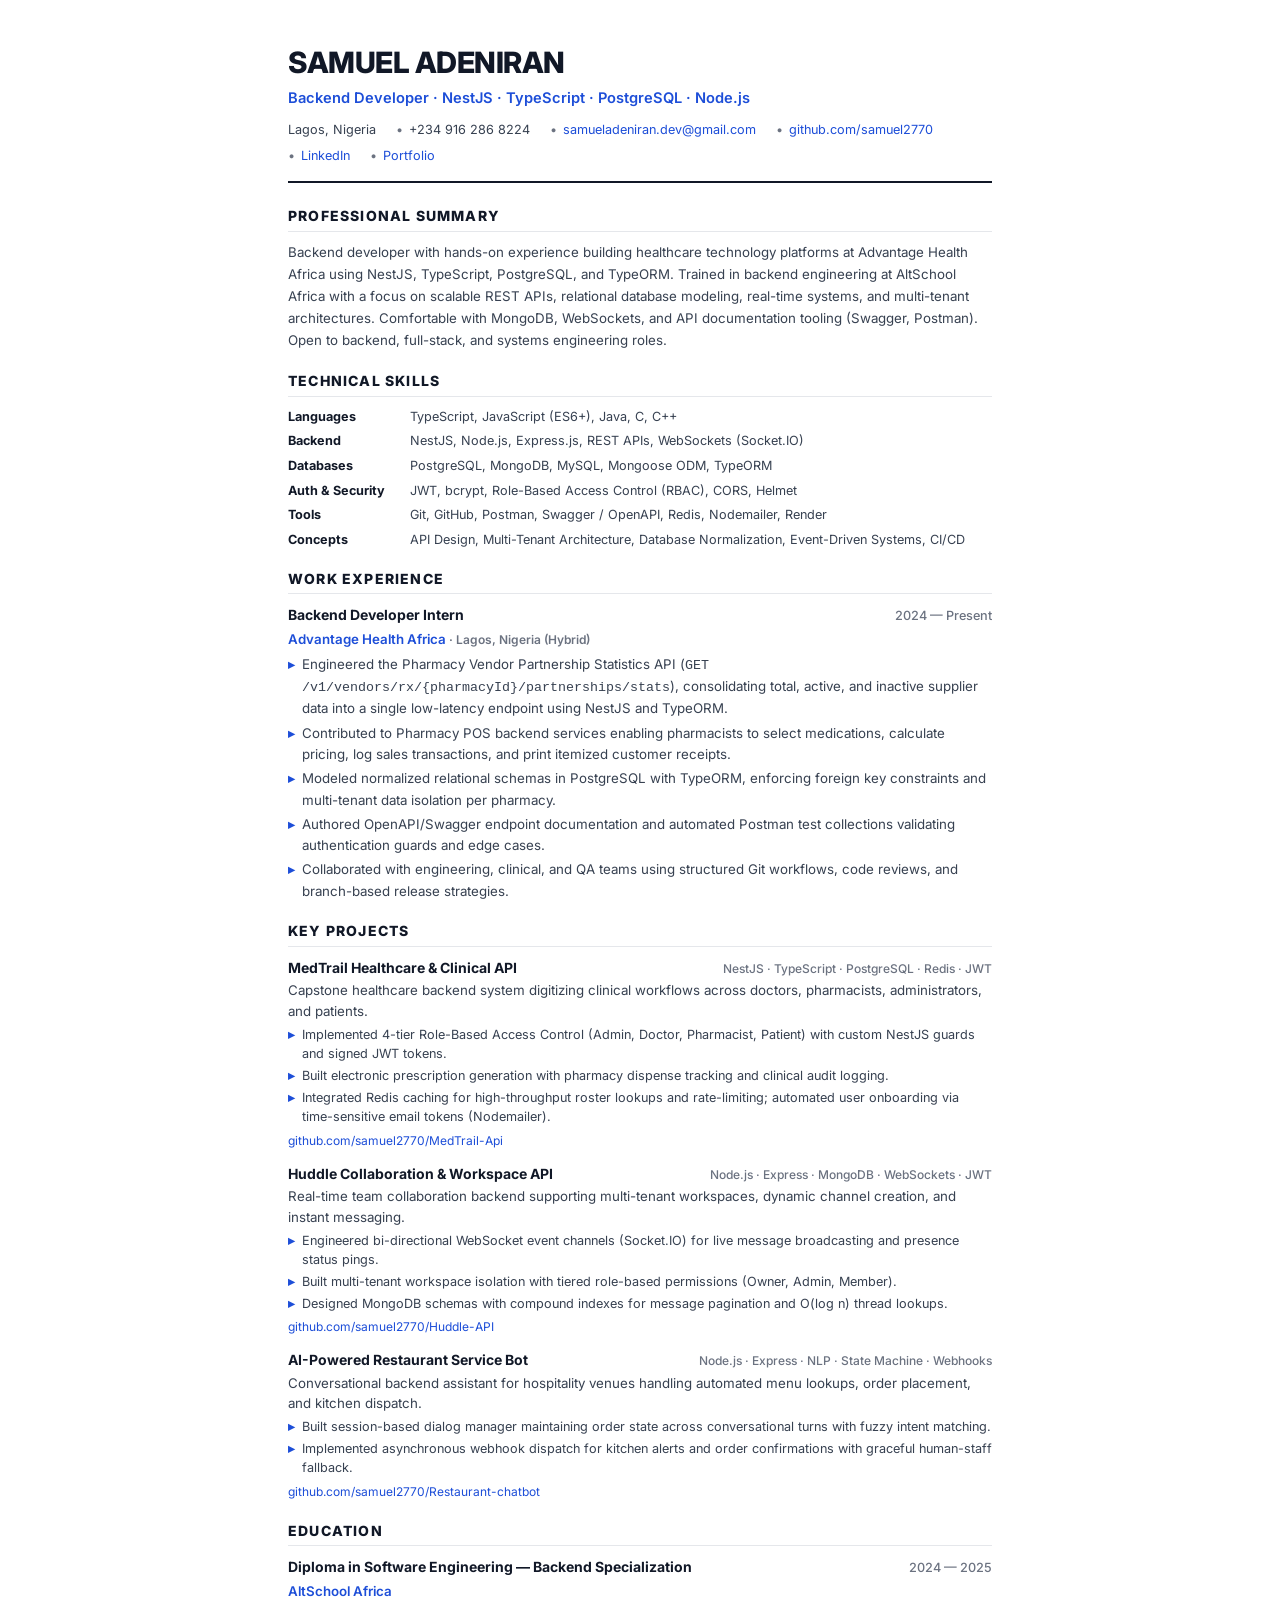
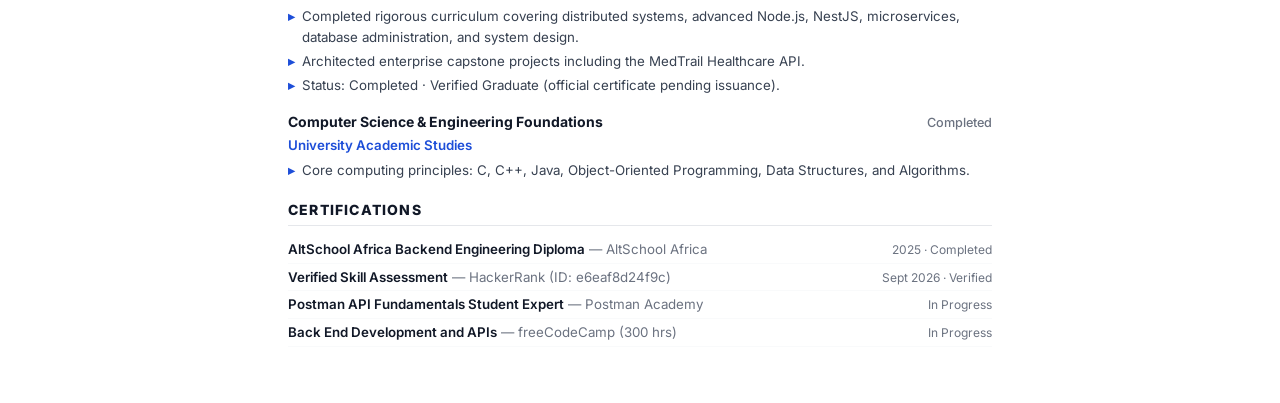
==== cv.html @ f62235f6 "feat: add cv.html and view cv button to hero" ====
<!DOCTYPE html>
<html lang="en">

<head>
  <meta charset="UTF-8">
  <meta name="viewport" content="width=device-width, initial-scale=1.0">
  <title>Samuel Adeniran — Backend Developer CV</title>
  <style>
    @import url('https://fonts.googleapis.com/css2?family=Inter:wght@400;500;600;700;800&display=swap');

    *, *::before, *::after {
      margin: 0;
      padding: 0;
      box-sizing: border-box;
    }

    :root {
      --text-primary: #111827;
      --text-secondary: #374151;
      --text-muted: #6b7280;
      --accent: #1d4ed8;
      --border: #e5e7eb;
      --bg-subtle: #f9fafb;
    }

    body {
      font-family: 'Inter', -apple-system, BlinkMacSystemFont, 'Segoe UI', sans-serif;
      color: var(--text-primary);
      line-height: 1.55;
      font-size: 10.5pt;
      background: #ffffff;
    }

    .cv-page {
      max-width: 800px;
      margin: 0 auto;
      padding: 40px 48px;
    }

    /* ── HEADER ── */
    .cv-header {
      margin-bottom: 22px;
      padding-bottom: 16px;
      border-bottom: 2px solid var(--text-primary);
    }

    .cv-name {
      font-size: 22pt;
      font-weight: 800;
      letter-spacing: -0.5px;
      margin-bottom: 2px;
    }

    .cv-title {
      font-size: 11pt;
      font-weight: 600;
      color: var(--accent);
      margin-bottom: 10px;
    }

    .cv-contact-row {
      display: flex;
      flex-wrap: wrap;
      gap: 6px 20px;
      font-size: 9.5pt;
      color: var(--text-secondary);
    }

    .cv-contact-row a {
      color: var(--accent);
      text-decoration: none;
    }

    .cv-contact-row span::before {
      content: "•";
      margin-right: 6px;
      color: var(--text-muted);
    }

    .cv-contact-row span:first-child::before {
      content: "";
      margin-right: 0;
    }

    /* ── SECTIONS ── */
    .cv-section {
      margin-bottom: 18px;
    }

    .cv-section-title {
      font-size: 10.5pt;
      font-weight: 800;
      text-transform: uppercase;
      letter-spacing: 1.2px;
      color: var(--text-primary);
      border-bottom: 1px solid var(--border);
      padding-bottom: 4px;
      margin-bottom: 10px;
    }

    /* ── SUMMARY ── */
    .cv-summary {
      font-size: 10pt;
      color: var(--text-secondary);
      line-height: 1.65;
    }

    /* ── EXPERIENCE / EDUCATION ENTRIES ── */
    .cv-entry {
      margin-bottom: 14px;
    }

    .cv-entry-header {
      display: flex;
      justify-content: space-between;
      align-items: baseline;
      flex-wrap: wrap;
      gap: 4px;
      margin-bottom: 3px;
    }

    .cv-entry-role {
      font-size: 10.5pt;
      font-weight: 700;
      color: var(--text-primary);
    }

    .cv-entry-period {
      font-size: 9.5pt;
      font-weight: 500;
      color: var(--text-muted);
      white-space: nowrap;
    }

    .cv-entry-org {
      font-size: 10pt;
      font-weight: 600;
      color: var(--accent);
      margin-bottom: 4px;
    }

    .cv-entry-location {
      font-size: 9pt;
      color: var(--text-muted);
    }

    .cv-entry-bullets {
      list-style: none;
      padding: 0;
    }

    .cv-entry-bullets li {
      padding-left: 14px;
      position: relative;
      font-size: 10pt;
      color: var(--text-secondary);
      line-height: 1.6;
      margin-bottom: 3px;
    }

    .cv-entry-bullets li::before {
      content: "▸";
      position: absolute;
      left: 0;
      color: var(--accent);
      font-weight: 700;
    }

    /* ── PROJECTS ── */
    .cv-project {
      margin-bottom: 12px;
    }

    .cv-project-header {
      display: flex;
      justify-content: space-between;
      align-items: baseline;
      flex-wrap: wrap;
      gap: 4px;
      margin-bottom: 2px;
    }

    .cv-project-name {
      font-size: 10.5pt;
      font-weight: 700;
    }

    .cv-project-stack {
      font-size: 9pt;
      color: var(--text-muted);
      font-weight: 500;
    }

    .cv-project-desc {
      font-size: 10pt;
      color: var(--text-secondary);
      margin-bottom: 3px;
    }

    .cv-project-bullets {
      list-style: none;
      padding: 0;
    }

    .cv-project-bullets li {
      padding-left: 14px;
      position: relative;
      font-size: 9.5pt;
      color: var(--text-secondary);
      line-height: 1.55;
      margin-bottom: 2px;
    }

    .cv-project-bullets li::before {
      content: "▸";
      position: absolute;
      left: 0;
      color: var(--accent);
      font-weight: 700;
    }

    .cv-project-link {
      font-size: 9pt;
      color: var(--accent);
      text-decoration: none;
    }

    /* ── SKILLS ── */
    .cv-skills-grid {
      display: grid;
      grid-template-columns: 110px 1fr;
      gap: 5px 12px;
      font-size: 10pt;
    }

    .cv-skill-label {
      font-weight: 700;
      color: var(--text-primary);
      font-size: 9.5pt;
    }

    .cv-skill-value {
      color: var(--text-secondary);
      font-size: 9.5pt;
    }

    /* ── CERTIFICATIONS ── */
    .cv-certs-list {
      list-style: none;
      padding: 0;
    }

    .cv-certs-list li {
      display: flex;
      justify-content: space-between;
      align-items: baseline;
      gap: 8px;
      padding: 3px 0;
      font-size: 10pt;
      border-bottom: 1px solid var(--bg-subtle);
    }

    .cv-cert-name {
      font-weight: 600;
      color: var(--text-primary);
    }

    .cv-cert-issuer {
      font-weight: 400;
      color: var(--text-muted);
    }

    .cv-cert-date {
      font-size: 9pt;
      color: var(--text-muted);
      white-space: nowrap;
    }

    /* ── PRINT ── */
    @media print {
      body {
        font-size: 10pt;
      }

      .cv-page {
        padding: 20px 24px;
        max-width: 100%;
      }

      .cv-contact-row a {
        color: var(--text-secondary);
      }

      @page {
        margin: 0.5in;
        size: A4;
      }
    }
  </style>
</head>

<body>
  <div class="cv-page">

    <!-- ═══════════ HEADER ═══════════ -->
    <header class="cv-header">
      <h1 class="cv-name">SAMUEL ADENIRAN</h1>
      <div class="cv-title">Backend Developer · NestJS · TypeScript · PostgreSQL · Node.js</div>
      <div class="cv-contact-row">
        <span>Lagos, Nigeria</span>
        <span>+234 916 286 8224</span>
        <span><a href="mailto:samueladeniran.dev@gmail.com">samueladeniran.dev@gmail.com</a></span>
        <span><a href="https://github.com/samuel2770">github.com/samuel2770</a></span>
        <span><a href="https://linkedin.com/in/adeniran-samuel-8432732b7">LinkedIn</a></span>
        <span><a href="https://samuel2770.github.io/portfolio">Portfolio</a></span>
      </div>
    </header>

    <!-- ═══════════ PROFESSIONAL SUMMARY ═══════════ -->
    <section class="cv-section">
      <h2 class="cv-section-title">Professional Summary</h2>
      <p class="cv-summary">
        Backend developer with hands-on experience building healthcare technology platforms at Advantage Health Africa using NestJS, TypeScript, PostgreSQL, and TypeORM. Trained in backend engineering at AltSchool Africa with a focus on scalable REST APIs, relational database modeling, real-time systems, and multi-tenant architectures. Comfortable with MongoDB, WebSockets, and API documentation tooling (Swagger, Postman). Open to backend, full-stack, and systems engineering roles.
      </p>
    </section>

    <!-- ═══════════ TECHNICAL SKILLS ═══════════ -->
    <section class="cv-section">
      <h2 class="cv-section-title">Technical Skills</h2>
      <div class="cv-skills-grid">
        <span class="cv-skill-label">Languages</span>
        <span class="cv-skill-value">TypeScript, JavaScript (ES6+), Java, C, C++</span>

        <span class="cv-skill-label">Backend</span>
        <span class="cv-skill-value">NestJS, Node.js, Express.js, REST APIs, WebSockets (Socket.IO)</span>

        <span class="cv-skill-label">Databases</span>
        <span class="cv-skill-value">PostgreSQL, MongoDB, MySQL, Mongoose ODM, TypeORM</span>

        <span class="cv-skill-label">Auth & Security</span>
        <span class="cv-skill-value">JWT, bcrypt, Role-Based Access Control (RBAC), CORS, Helmet</span>

        <span class="cv-skill-label">Tools</span>
        <span class="cv-skill-value">Git, GitHub, Postman, Swagger / OpenAPI, Redis, Nodemailer, Render</span>

        <span class="cv-skill-label">Concepts</span>
        <span class="cv-skill-value">API Design, Multi-Tenant Architecture, Database Normalization, Event-Driven Systems, CI/CD</span>
      </div>
    </section>

    <!-- ═══════════ WORK EXPERIENCE ═══════════ -->
    <section class="cv-section">
      <h2 class="cv-section-title">Work Experience</h2>

      <div class="cv-entry">
        <div class="cv-entry-header">
          <span class="cv-entry-role">Backend Developer Intern</span>
          <span class="cv-entry-period">2024 — Present</span>
        </div>
        <div class="cv-entry-org">Advantage Health Africa <span class="cv-entry-location">· Lagos, Nigeria (Hybrid)</span></div>
        <ul class="cv-entry-bullets">
          <li>Engineered the Pharmacy Vendor Partnership Statistics API (<code>GET /v1/vendors/rx/{pharmacyId}/partnerships/stats</code>), consolidating total, active, and inactive supplier data into a single low-latency endpoint using NestJS and TypeORM.</li>
          <li>Contributed to Pharmacy POS backend services enabling pharmacists to select medications, calculate pricing, log sales transactions, and print itemized customer receipts.</li>
          <li>Modeled normalized relational schemas in PostgreSQL with TypeORM, enforcing foreign key constraints and multi-tenant data isolation per pharmacy.</li>
          <li>Authored OpenAPI/Swagger endpoint documentation and automated Postman test collections validating authentication guards and edge cases.</li>
          <li>Collaborated with engineering, clinical, and QA teams using structured Git workflows, code reviews, and branch-based release strategies.</li>
        </ul>
      </div>
    </section>

    <!-- ═══════════ KEY PROJECTS ═══════════ -->
    <section class="cv-section">
      <h2 class="cv-section-title">Key Projects</h2>

      <!-- MedTrail -->
      <div class="cv-project">
        <div class="cv-project-header">
          <span class="cv-project-name">MedTrail Healthcare & Clinical API</span>
          <span class="cv-project-stack">NestJS · TypeScript · PostgreSQL · Redis · JWT</span>
        </div>
        <p class="cv-project-desc">
          Capstone healthcare backend system digitizing clinical workflows across doctors, pharmacists, administrators, and patients.
        </p>
        <ul class="cv-project-bullets">
          <li>Implemented 4-tier Role-Based Access Control (Admin, Doctor, Pharmacist, Patient) with custom NestJS guards and signed JWT tokens.</li>
          <li>Built electronic prescription generation with pharmacy dispense tracking and clinical audit logging.</li>
          <li>Integrated Redis caching for high-throughput roster lookups and rate-limiting; automated user onboarding via time-sensitive email tokens (Nodemailer).</li>
        </ul>
        <a class="cv-project-link" href="https://github.com/samuel2770/MedTrail-Api">github.com/samuel2770/MedTrail-Api</a>
      </div>

      <!-- Huddle -->
      <div class="cv-project">
        <div class="cv-project-header">
          <span class="cv-project-name">Huddle Collaboration & Workspace API</span>
          <span class="cv-project-stack">Node.js · Express · MongoDB · WebSockets · JWT</span>
        </div>
        <p class="cv-project-desc">
          Real-time team collaboration backend supporting multi-tenant workspaces, dynamic channel creation, and instant messaging.
        </p>
        <ul class="cv-project-bullets">
          <li>Engineered bi-directional WebSocket event channels (Socket.IO) for live message broadcasting and presence status pings.</li>
          <li>Built multi-tenant workspace isolation with tiered role-based permissions (Owner, Admin, Member).</li>
          <li>Designed MongoDB schemas with compound indexes for message pagination and O(log n) thread lookups.</li>
        </ul>
        <a class="cv-project-link" href="https://github.com/samuel2770/Huddle-API">github.com/samuel2770/Huddle-API</a>
      </div>

      <!-- Restaurant Chatbot -->
      <div class="cv-project">
        <div class="cv-project-header">
          <span class="cv-project-name">AI-Powered Restaurant Service Bot</span>
          <span class="cv-project-stack">Node.js · Express · NLP · State Machine · Webhooks</span>
        </div>
        <p class="cv-project-desc">
          Conversational backend assistant for hospitality venues handling automated menu lookups, order placement, and kitchen dispatch.
        </p>
        <ul class="cv-project-bullets">
          <li>Built session-based dialog manager maintaining order state across conversational turns with fuzzy intent matching.</li>
          <li>Implemented asynchronous webhook dispatch for kitchen alerts and order confirmations with graceful human-staff fallback.</li>
        </ul>
        <a class="cv-project-link" href="https://github.com/samuel2770/Restaurant-chatbot">github.com/samuel2770/Restaurant-chatbot</a>
      </div>
    </section>

    <!-- ═══════════ EDUCATION ═══════════ -->
    <section class="cv-section">
      <h2 class="cv-section-title">Education</h2>

      <div class="cv-entry">
        <div class="cv-entry-header">
          <span class="cv-entry-role">Diploma in Software Engineering — Backend Specialization</span>
          <span class="cv-entry-period">2024 — 2025</span>
        </div>
        <div class="cv-entry-org">AltSchool Africa</div>
        <ul class="cv-entry-bullets">
          <li>Completed rigorous curriculum covering distributed systems, advanced Node.js, NestJS, microservices, database administration, and system design.</li>
          <li>Architected enterprise capstone projects including the MedTrail Healthcare API.</li>
          <li>Status: Completed · Verified Graduate (official certificate pending issuance).</li>
        </ul>
      </div>

      <div class="cv-entry" style="margin-bottom: 0;">
        <div class="cv-entry-header">
          <span class="cv-entry-role">Computer Science & Engineering Foundations</span>
          <span class="cv-entry-period">Completed</span>
        </div>
        <div class="cv-entry-org">University Academic Studies</div>
        <ul class="cv-entry-bullets">
          <li>Core computing principles: C, C++, Java, Object-Oriented Programming, Data Structures, and Algorithms.</li>
        </ul>
      </div>
    </section>

    <!-- ═══════════ CERTIFICATIONS ═══════════ -->
    <section class="cv-section">
      <h2 class="cv-section-title">Certifications</h2>
      <ul class="cv-certs-list">
        <li>
          <div>
            <span class="cv-cert-name">AltSchool Africa Backend Engineering Diploma</span>
            <span class="cv-cert-issuer"> — AltSchool Africa</span>
          </div>
          <span class="cv-cert-date">2025 · Completed</span>
        </li>
        <li>
          <div>
            <span class="cv-cert-name">Verified Skill Assessment</span>
            <span class="cv-cert-issuer"> — HackerRank (ID: e6eaf8d24f9c)</span>
          </div>
          <span class="cv-cert-date">Sept 2026 · Verified</span>
        </li>
        <li>
          <div>
            <span class="cv-cert-name">Postman API Fundamentals Student Expert</span>
            <span class="cv-cert-issuer"> — Postman Academy</span>
          </div>
          <span class="cv-cert-date">In Progress</span>
        </li>
        <li>
          <div>
            <span class="cv-cert-name">Back End Development and APIs</span>
            <span class="cv-cert-issuer"> — freeCodeCamp (300 hrs)</span>
          </div>
          <span class="cv-cert-date">In Progress</span>
        </li>
      </ul>
    </section>

  </div>
</body>

</html>
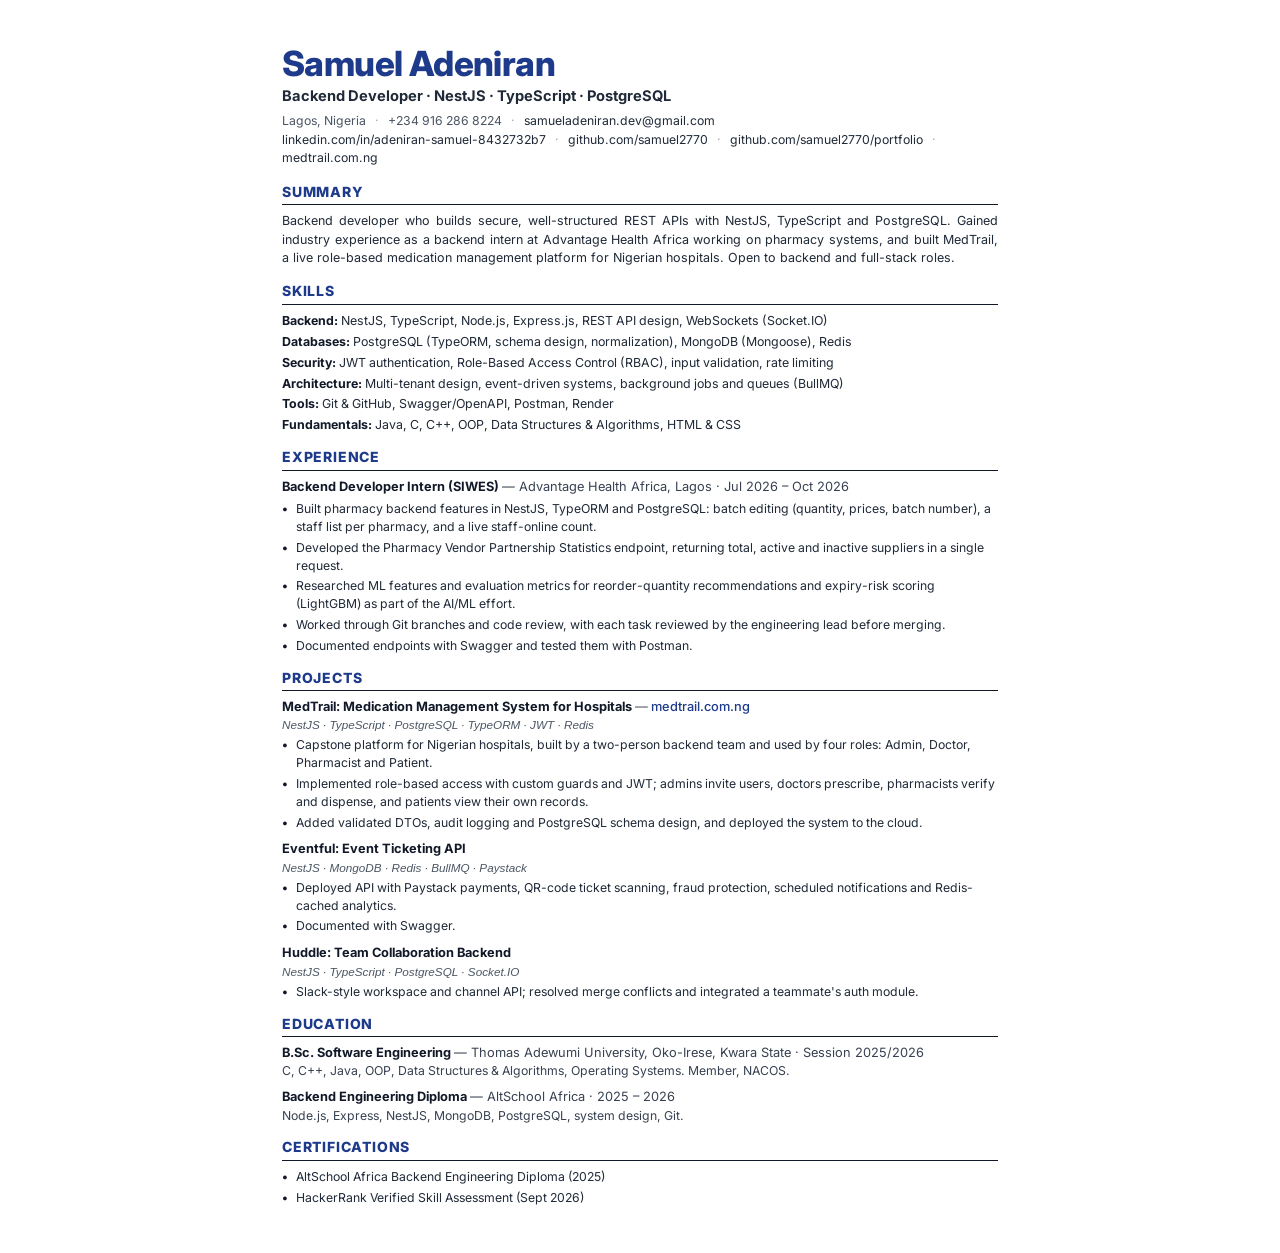
==== commit a5fd21a2: "update: sync cv, portfolio-data, and website with authentic CV from PDF" ====
--- a/cv.html
+++ b/cv.html
@@ -14,286 +14,208 @@
       box-sizing: border-box;
     }
 
-    :root {
-      --text-primary: #111827;
-      --text-secondary: #374151;
-      --text-muted: #6b7280;
-      --accent: #1d4ed8;
-      --border: #e5e7eb;
-      --bg-subtle: #f9fafb;
-    }
-
     body {
-      font-family: 'Inter', -apple-system, BlinkMacSystemFont, 'Segoe UI', sans-serif;
-      color: var(--text-primary);
-      line-height: 1.55;
-      font-size: 10.5pt;
+      font-family: 'Inter', -apple-system, BlinkMacSystemFont, 'Segoe UI', Roboto, sans-serif;
+      color: #111827;
+      line-height: 1.45;
+      font-size: 9.8pt;
       background: #ffffff;
+      -webkit-font-smoothing: antialiased;
     }
 
     .cv-page {
-      max-width: 800px;
+      max-width: 820px;
       margin: 0 auto;
-      padding: 40px 48px;
+      padding: 44px 52px;
+      background: #ffffff;
     }
 
     /* ── HEADER ── */
     .cv-header {
-      margin-bottom: 22px;
-      padding-bottom: 16px;
-      border-bottom: 2px solid var(--text-primary);
+      margin-bottom: 14px;
     }
 
     .cv-name {
-      font-size: 22pt;
+      font-size: 26pt;
       font-weight: 800;
-      letter-spacing: -0.5px;
-      margin-bottom: 2px;
-    }
-
-    .cv-title {
+      color: #1e3a8a;
+      letter-spacing: -0.6px;
+      line-height: 1.1;
+      margin-bottom: 4px;
+    }
+
+    .cv-headline {
       font-size: 11pt;
-      font-weight: 600;
-      color: var(--accent);
-      margin-bottom: 10px;
-    }
-
-    .cv-contact-row {
-      display: flex;
-      flex-wrap: wrap;
-      gap: 6px 20px;
-      font-size: 9.5pt;
-      color: var(--text-secondary);
-    }
-
-    .cv-contact-row a {
-      color: var(--accent);
+      font-weight: 700;
+      color: #1f2937;
+      margin-bottom: 5px;
+    }
+
+    .cv-contact {
+      font-size: 9.2pt;
+      color: #4b5563;
+      line-height: 1.5;
+    }
+
+    .cv-contact a {
+      color: #1f2937;
       text-decoration: none;
     }
 
-    .cv-contact-row span::before {
-      content: "•";
-      margin-right: 6px;
-      color: var(--text-muted);
-    }
-
-    .cv-contact-row span:first-child::before {
-      content: "";
-      margin-right: 0;
+    .cv-contact a:hover {
+      text-decoration: underline;
+      color: #1e3a8a;
+    }
+
+    .sep {
+      margin: 0 6px;
+      color: #9ca3af;
     }
 
     /* ── SECTIONS ── */
     .cv-section {
-      margin-bottom: 18px;
+      margin-top: 13px;
     }
 
     .cv-section-title {
       font-size: 10.5pt;
       font-weight: 800;
+      color: #1e3a8a;
+      letter-spacing: 0.8px;
       text-transform: uppercase;
-      letter-spacing: 1.2px;
-      color: var(--text-primary);
-      border-bottom: 1px solid var(--border);
-      padding-bottom: 4px;
-      margin-bottom: 10px;
+      border-bottom: 1px solid #111827;
+      padding-bottom: 2px;
+      margin-bottom: 7px;
     }
 
     /* ── SUMMARY ── */
     .cv-summary {
-      font-size: 10pt;
-      color: var(--text-secondary);
-      line-height: 1.65;
-    }
-
-    /* ── EXPERIENCE / EDUCATION ENTRIES ── */
-    .cv-entry {
-      margin-bottom: 14px;
-    }
-
-    .cv-entry-header {
+      font-size: 9.4pt;
+      color: #1f2937;
+      line-height: 1.5;
+      text-align: justify;
+    }
+
+    /* ── SKILLS ── */
+    .skills-list {
       display: flex;
-      justify-content: space-between;
-      align-items: baseline;
-      flex-wrap: wrap;
-      gap: 4px;
+      flex-direction: column;
+      gap: 3px;
+      font-size: 9.3pt;
+      color: #1f2937;
+      line-height: 1.45;
+    }
+
+    .skills-list strong {
+      color: #111827;
+      font-weight: 700;
+    }
+
+    /* ── EXPERIENCE ── */
+    .exp-item {
+      margin-bottom: 8px;
+    }
+
+    .exp-title-row {
+      font-size: 9.6pt;
+      font-weight: 700;
+      color: #111827;
+      margin-bottom: 4px;
+    }
+
+    .exp-title-row .org {
+      font-weight: 400;
+      color: #374151;
+    }
+
+    /* ── BULLETS ── */
+    .bullet-list {
+      list-style: none;
+      padding-left: 0;
+    }
+
+    .bullet-list li {
+      position: relative;
+      padding-left: 14px;
+      font-size: 9.2pt;
+      color: #1f2937;
+      line-height: 1.45;
       margin-bottom: 3px;
     }
 
-    .cv-entry-role {
-      font-size: 10.5pt;
-      font-weight: 700;
-      color: var(--text-primary);
-    }
-
-    .cv-entry-period {
-      font-size: 9.5pt;
-      font-weight: 500;
-      color: var(--text-muted);
-      white-space: nowrap;
-    }
-
-    .cv-entry-org {
-      font-size: 10pt;
-      font-weight: 600;
-      color: var(--accent);
-      margin-bottom: 4px;
-    }
-
-    .cv-entry-location {
-      font-size: 9pt;
-      color: var(--text-muted);
-    }
-
-    .cv-entry-bullets {
-      list-style: none;
-      padding: 0;
-    }
-
-    .cv-entry-bullets li {
-      padding-left: 14px;
-      position: relative;
-      font-size: 10pt;
-      color: var(--text-secondary);
-      line-height: 1.6;
-      margin-bottom: 3px;
-    }
-
-    .cv-entry-bullets li::before {
-      content: "▸";
+    .bullet-list li::before {
+      content: "•";
       position: absolute;
       left: 0;
-      color: var(--accent);
-      font-weight: 700;
+      color: #111827;
+      font-weight: bold;
     }
 
     /* ── PROJECTS ── */
-    .cv-project {
-      margin-bottom: 12px;
-    }
-
-    .cv-project-header {
-      display: flex;
-      justify-content: space-between;
-      align-items: baseline;
-      flex-wrap: wrap;
-      gap: 4px;
-      margin-bottom: 2px;
-    }
-
-    .cv-project-name {
-      font-size: 10.5pt;
-      font-weight: 700;
-    }
-
-    .cv-project-stack {
-      font-size: 9pt;
-      color: var(--text-muted);
+    .proj-item {
+      margin-bottom: 9px;
+    }
+
+    .proj-title-row {
+      font-size: 9.6pt;
+      font-weight: 700;
+      color: #111827;
+    }
+
+    .proj-title-row a {
+      color: #1e3a8a;
+      text-decoration: none;
       font-weight: 500;
     }
 
-    .cv-project-desc {
-      font-size: 10pt;
-      color: var(--text-secondary);
+    .proj-stack {
+      font-size: 8.8pt;
+      color: #4b5563;
+      font-style: italic;
       margin-bottom: 3px;
     }
 
-    .cv-project-bullets {
-      list-style: none;
-      padding: 0;
-    }
-
-    .cv-project-bullets li {
-      padding-left: 14px;
-      position: relative;
-      font-size: 9.5pt;
-      color: var(--text-secondary);
-      line-height: 1.55;
-      margin-bottom: 2px;
-    }
-
-    .cv-project-bullets li::before {
-      content: "▸";
-      position: absolute;
-      left: 0;
-      color: var(--accent);
-      font-weight: 700;
-    }
-
-    .cv-project-link {
-      font-size: 9pt;
-      color: var(--accent);
-      text-decoration: none;
-    }
-
-    /* ── SKILLS ── */
-    .cv-skills-grid {
-      display: grid;
-      grid-template-columns: 110px 1fr;
-      gap: 5px 12px;
-      font-size: 10pt;
-    }
-
-    .cv-skill-label {
-      font-weight: 700;
-      color: var(--text-primary);
-      font-size: 9.5pt;
-    }
-
-    .cv-skill-value {
-      color: var(--text-secondary);
-      font-size: 9.5pt;
-    }
-
-    /* ── CERTIFICATIONS ── */
-    .cv-certs-list {
-      list-style: none;
-      padding: 0;
-    }
-
-    .cv-certs-list li {
-      display: flex;
-      justify-content: space-between;
-      align-items: baseline;
-      gap: 8px;
-      padding: 3px 0;
-      font-size: 10pt;
-      border-bottom: 1px solid var(--bg-subtle);
-    }
-
-    .cv-cert-name {
-      font-weight: 600;
-      color: var(--text-primary);
-    }
-
-    .cv-cert-issuer {
+    /* ── EDUCATION ── */
+    .edu-item {
+      margin-bottom: 8px;
+    }
+
+    .edu-title-row {
+      font-size: 9.6pt;
+      font-weight: 700;
+      color: #111827;
+    }
+
+    .edu-title-row .school {
       font-weight: 400;
-      color: var(--text-muted);
-    }
-
-    .cv-cert-date {
-      font-size: 9pt;
-      color: var(--text-muted);
-      white-space: nowrap;
-    }
-
-    /* ── PRINT ── */
+      color: #374151;
+    }
+
+    .edu-desc {
+      font-size: 9.2pt;
+      color: #374151;
+      line-height: 1.45;
+    }
+
+    /* ── PRINT MEDIA OPTIMIZATIONS ── */
     @media print {
       body {
-        font-size: 10pt;
+        font-size: 9.4pt;
+        background: #ffffff;
       }
 
       .cv-page {
-        padding: 20px 24px;
+        padding: 0;
         max-width: 100%;
       }
 
-      .cv-contact-row a {
-        color: var(--text-secondary);
+      @page {
+        margin: 12mm 14mm;
+        size: A4 portrait;
       }
 
-      @page {
-        margin: 0.5in;
-        size: A4;
+      .cv-section {
+        break-inside: avoid;
       }
     }
   </style>
@@ -304,186 +226,130 @@
 
     <!-- ═══════════ HEADER ═══════════ -->
     <header class="cv-header">
-      <h1 class="cv-name">SAMUEL ADENIRAN</h1>
-      <div class="cv-title">Backend Developer · NestJS · TypeScript · PostgreSQL · Node.js</div>
-      <div class="cv-contact-row">
-        <span>Lagos, Nigeria</span>
-        <span>+234 916 286 8224</span>
-        <span><a href="mailto:samueladeniran.dev@gmail.com">samueladeniran.dev@gmail.com</a></span>
-        <span><a href="https://github.com/samuel2770">github.com/samuel2770</a></span>
-        <span><a href="https://linkedin.com/in/adeniran-samuel-8432732b7">LinkedIn</a></span>
-        <span><a href="https://samuel2770.github.io/portfolio">Portfolio</a></span>
+      <h1 class="cv-name">Samuel Adeniran</h1>
+      <div class="cv-headline">Backend Developer · NestJS · TypeScript · PostgreSQL</div>
+      <div class="cv-contact">
+        Lagos, Nigeria <span class="sep">·</span> +234 916 286 8224 <span class="sep">·</span> <a href="mailto:samueladeniran.dev@gmail.com">samueladeniran.dev@gmail.com</a>
+      </div>
+      <div class="cv-contact">
+        <a href="https://linkedin.com/in/adeniran-samuel-8432732b7" target="_blank">linkedin.com/in/adeniran-samuel-8432732b7</a>
+        <span class="sep">·</span>
+        <a href="https://github.com/samuel2770" target="_blank">github.com/samuel2770</a>
+        <span class="sep">·</span>
+        <a href="https://github.com/samuel2770/portfolio" target="_blank">github.com/samuel2770/portfolio</a>
+        <span class="sep">·</span>
+        <a href="https://medtrail.com.ng" target="_blank">medtrail.com.ng</a>
       </div>
     </header>
 
-    <!-- ═══════════ PROFESSIONAL SUMMARY ═══════════ -->
-    <section class="cv-section">
-      <h2 class="cv-section-title">Professional Summary</h2>
+    <!-- ═══════════ SUMMARY ═══════════ -->
+    <section class="cv-section">
+      <h2 class="cv-section-title">Summary</h2>
       <p class="cv-summary">
-        Backend developer with hands-on experience building healthcare technology platforms at Advantage Health Africa using NestJS, TypeScript, PostgreSQL, and TypeORM. Trained in backend engineering at AltSchool Africa with a focus on scalable REST APIs, relational database modeling, real-time systems, and multi-tenant architectures. Comfortable with MongoDB, WebSockets, and API documentation tooling (Swagger, Postman). Open to backend, full-stack, and systems engineering roles.
+        Backend developer who builds secure, well-structured REST APIs with NestJS, TypeScript and PostgreSQL. Gained industry experience as a backend intern at Advantage Health Africa working on pharmacy systems, and built MedTrail, a live role-based medication management platform for Nigerian hospitals. Open to backend and full-stack roles.
       </p>
     </section>
 
-    <!-- ═══════════ TECHNICAL SKILLS ═══════════ -->
-    <section class="cv-section">
-      <h2 class="cv-section-title">Technical Skills</h2>
-      <div class="cv-skills-grid">
-        <span class="cv-skill-label">Languages</span>
-        <span class="cv-skill-value">TypeScript, JavaScript (ES6+), Java, C, C++</span>
-
-        <span class="cv-skill-label">Backend</span>
-        <span class="cv-skill-value">NestJS, Node.js, Express.js, REST APIs, WebSockets (Socket.IO)</span>
-
-        <span class="cv-skill-label">Databases</span>
-        <span class="cv-skill-value">PostgreSQL, MongoDB, MySQL, Mongoose ODM, TypeORM</span>
-
-        <span class="cv-skill-label">Auth & Security</span>
-        <span class="cv-skill-value">JWT, bcrypt, Role-Based Access Control (RBAC), CORS, Helmet</span>
-
-        <span class="cv-skill-label">Tools</span>
-        <span class="cv-skill-value">Git, GitHub, Postman, Swagger / OpenAPI, Redis, Nodemailer, Render</span>
-
-        <span class="cv-skill-label">Concepts</span>
-        <span class="cv-skill-value">API Design, Multi-Tenant Architecture, Database Normalization, Event-Driven Systems, CI/CD</span>
-      </div>
-    </section>
-
-    <!-- ═══════════ WORK EXPERIENCE ═══════════ -->
-    <section class="cv-section">
-      <h2 class="cv-section-title">Work Experience</h2>
-
-      <div class="cv-entry">
-        <div class="cv-entry-header">
-          <span class="cv-entry-role">Backend Developer Intern</span>
-          <span class="cv-entry-period">2024 — Present</span>
-        </div>
-        <div class="cv-entry-org">Advantage Health Africa <span class="cv-entry-location">· Lagos, Nigeria (Hybrid)</span></div>
-        <ul class="cv-entry-bullets">
-          <li>Engineered the Pharmacy Vendor Partnership Statistics API (<code>GET /v1/vendors/rx/{pharmacyId}/partnerships/stats</code>), consolidating total, active, and inactive supplier data into a single low-latency endpoint using NestJS and TypeORM.</li>
-          <li>Contributed to Pharmacy POS backend services enabling pharmacists to select medications, calculate pricing, log sales transactions, and print itemized customer receipts.</li>
-          <li>Modeled normalized relational schemas in PostgreSQL with TypeORM, enforcing foreign key constraints and multi-tenant data isolation per pharmacy.</li>
-          <li>Authored OpenAPI/Swagger endpoint documentation and automated Postman test collections validating authentication guards and edge cases.</li>
-          <li>Collaborated with engineering, clinical, and QA teams using structured Git workflows, code reviews, and branch-based release strategies.</li>
+    <!-- ═══════════ SKILLS ═══════════ -->
+    <section class="cv-section">
+      <h2 class="cv-section-title">Skills</h2>
+      <div class="skills-list">
+        <div><strong>Backend:</strong> NestJS, TypeScript, Node.js, Express.js, REST API design, WebSockets (Socket.IO)</div>
+        <div><strong>Databases:</strong> PostgreSQL (TypeORM, schema design, normalization), MongoDB (Mongoose), Redis</div>
+        <div><strong>Security:</strong> JWT authentication, Role-Based Access Control (RBAC), input validation, rate limiting</div>
+        <div><strong>Architecture:</strong> Multi-tenant design, event-driven systems, background jobs and queues (BullMQ)</div>
+        <div><strong>Tools:</strong> Git & GitHub, Swagger/OpenAPI, Postman, Render</div>
+        <div><strong>Fundamentals:</strong> Java, C, C++, OOP, Data Structures & Algorithms, HTML & CSS</div>
+      </div>
+    </section>
+
+    <!-- ═══════════ EXPERIENCE ═══════════ -->
+    <section class="cv-section">
+      <h2 class="cv-section-title">Experience</h2>
+      <div class="exp-item">
+        <div class="exp-title-row">
+          Backend Developer Intern (SIWES) <span class="org">— Advantage Health Africa, Lagos · Jul 2026 – Oct 2026</span>
+        </div>
+        <ul class="bullet-list">
+          <li>Built pharmacy backend features in NestJS, TypeORM and PostgreSQL: batch editing (quantity, prices, batch number), a staff list per pharmacy, and a live staff-online count.</li>
+          <li>Developed the Pharmacy Vendor Partnership Statistics endpoint, returning total, active and inactive suppliers in a single request.</li>
+          <li>Researched ML features and evaluation metrics for reorder-quantity recommendations and expiry-risk scoring (LightGBM) as part of the AI/ML effort.</li>
+          <li>Worked through Git branches and code review, with each task reviewed by the engineering lead before merging.</li>
+          <li>Documented endpoints with Swagger and tested them with Postman.</li>
         </ul>
       </div>
     </section>
 
-    <!-- ═══════════ KEY PROJECTS ═══════════ -->
-    <section class="cv-section">
-      <h2 class="cv-section-title">Key Projects</h2>
+    <!-- ═══════════ PROJECTS ═══════════ -->
+    <section class="cv-section">
+      <h2 class="cv-section-title">Projects</h2>
 
       <!-- MedTrail -->
-      <div class="cv-project">
-        <div class="cv-project-header">
-          <span class="cv-project-name">MedTrail Healthcare & Clinical API</span>
-          <span class="cv-project-stack">NestJS · TypeScript · PostgreSQL · Redis · JWT</span>
-        </div>
-        <p class="cv-project-desc">
-          Capstone healthcare backend system digitizing clinical workflows across doctors, pharmacists, administrators, and patients.
-        </p>
-        <ul class="cv-project-bullets">
-          <li>Implemented 4-tier Role-Based Access Control (Admin, Doctor, Pharmacist, Patient) with custom NestJS guards and signed JWT tokens.</li>
-          <li>Built electronic prescription generation with pharmacy dispense tracking and clinical audit logging.</li>
-          <li>Integrated Redis caching for high-throughput roster lookups and rate-limiting; automated user onboarding via time-sensitive email tokens (Nodemailer).</li>
+      <div class="proj-item">
+        <div class="proj-title-row">
+          MedTrail: Medication Management System for Hospitals <span style="font-weight: 400; color: #4b5563;">—</span> <a href="https://medtrail.com.ng" target="_blank">medtrail.com.ng</a>
+        </div>
+        <div class="proj-stack">NestJS · TypeScript · PostgreSQL · TypeORM · JWT · Redis</div>
+        <ul class="bullet-list">
+          <li>Capstone platform for Nigerian hospitals, built by a two-person backend team and used by four roles: Admin, Doctor, Pharmacist and Patient.</li>
+          <li>Implemented role-based access with custom guards and JWT; admins invite users, doctors prescribe, pharmacists verify and dispense, and patients view their own records.</li>
+          <li>Added validated DTOs, audit logging and PostgreSQL schema design, and deployed the system to the cloud.</li>
         </ul>
-        <a class="cv-project-link" href="https://github.com/samuel2770/MedTrail-Api">github.com/samuel2770/MedTrail-Api</a>
+      </div>
+
+      <!-- Eventful -->
+      <div class="proj-item">
+        <div class="proj-title-row">
+          Eventful: Event Ticketing API
+        </div>
+        <div class="proj-stack">NestJS · MongoDB · Redis · BullMQ · Paystack</div>
+        <ul class="bullet-list">
+          <li>Deployed API with Paystack payments, QR-code ticket scanning, fraud protection, scheduled notifications and Redis-cached analytics.</li>
+          <li>Documented with Swagger.</li>
+        </ul>
       </div>
 
       <!-- Huddle -->
-      <div class="cv-project">
-        <div class="cv-project-header">
-          <span class="cv-project-name">Huddle Collaboration & Workspace API</span>
-          <span class="cv-project-stack">Node.js · Express · MongoDB · WebSockets · JWT</span>
-        </div>
-        <p class="cv-project-desc">
-          Real-time team collaboration backend supporting multi-tenant workspaces, dynamic channel creation, and instant messaging.
-        </p>
-        <ul class="cv-project-bullets">
-          <li>Engineered bi-directional WebSocket event channels (Socket.IO) for live message broadcasting and presence status pings.</li>
-          <li>Built multi-tenant workspace isolation with tiered role-based permissions (Owner, Admin, Member).</li>
-          <li>Designed MongoDB schemas with compound indexes for message pagination and O(log n) thread lookups.</li>
+      <div class="proj-item">
+        <div class="proj-title-row">
+          Huddle: Team Collaboration Backend
+        </div>
+        <div class="proj-stack">NestJS · TypeScript · PostgreSQL · Socket.IO</div>
+        <ul class="bullet-list">
+          <li>Slack-style workspace and channel API; resolved merge conflicts and integrated a teammate's auth module.</li>
         </ul>
-        <a class="cv-project-link" href="https://github.com/samuel2770/Huddle-API">github.com/samuel2770/Huddle-API</a>
-      </div>
-
-      <!-- Restaurant Chatbot -->
-      <div class="cv-project">
-        <div class="cv-project-header">
-          <span class="cv-project-name">AI-Powered Restaurant Service Bot</span>
-          <span class="cv-project-stack">Node.js · Express · NLP · State Machine · Webhooks</span>
-        </div>
-        <p class="cv-project-desc">
-          Conversational backend assistant for hospitality venues handling automated menu lookups, order placement, and kitchen dispatch.
-        </p>
-        <ul class="cv-project-bullets">
-          <li>Built session-based dialog manager maintaining order state across conversational turns with fuzzy intent matching.</li>
-          <li>Implemented asynchronous webhook dispatch for kitchen alerts and order confirmations with graceful human-staff fallback.</li>
-        </ul>
-        <a class="cv-project-link" href="https://github.com/samuel2770/Restaurant-chatbot">github.com/samuel2770/Restaurant-chatbot</a>
       </div>
     </section>
 
     <!-- ═══════════ EDUCATION ═══════════ -->
     <section class="cv-section">
       <h2 class="cv-section-title">Education</h2>
-
-      <div class="cv-entry">
-        <div class="cv-entry-header">
-          <span class="cv-entry-role">Diploma in Software Engineering — Backend Specialization</span>
-          <span class="cv-entry-period">2024 — 2025</span>
-        </div>
-        <div class="cv-entry-org">AltSchool Africa</div>
-        <ul class="cv-entry-bullets">
-          <li>Completed rigorous curriculum covering distributed systems, advanced Node.js, NestJS, microservices, database administration, and system design.</li>
-          <li>Architected enterprise capstone projects including the MedTrail Healthcare API.</li>
-          <li>Status: Completed · Verified Graduate (official certificate pending issuance).</li>
-        </ul>
-      </div>
-
-      <div class="cv-entry" style="margin-bottom: 0;">
-        <div class="cv-entry-header">
-          <span class="cv-entry-role">Computer Science & Engineering Foundations</span>
-          <span class="cv-entry-period">Completed</span>
-        </div>
-        <div class="cv-entry-org">University Academic Studies</div>
-        <ul class="cv-entry-bullets">
-          <li>Core computing principles: C, C++, Java, Object-Oriented Programming, Data Structures, and Algorithms.</li>
-        </ul>
+      
+      <div class="edu-item">
+        <div class="edu-title-row">
+          B.Sc. Software Engineering <span class="school">— Thomas Adewumi University, Oko-Irese, Kwara State · Session 2025/2026</span>
+        </div>
+        <div class="edu-desc">
+          C, C++, Java, OOP, Data Structures & Algorithms, Operating Systems. Member, NACOS.
+        </div>
+      </div>
+
+      <div class="edu-item" style="margin-bottom: 0;">
+        <div class="edu-title-row">
+          Backend Engineering Diploma <span class="school">— AltSchool Africa · 2025 – 2026</span>
+        </div>
+        <div class="edu-desc">
+          Node.js, Express, NestJS, MongoDB, PostgreSQL, system design, Git.
+        </div>
       </div>
     </section>
 
     <!-- ═══════════ CERTIFICATIONS ═══════════ -->
     <section class="cv-section">
       <h2 class="cv-section-title">Certifications</h2>
-      <ul class="cv-certs-list">
-        <li>
-          <div>
-            <span class="cv-cert-name">AltSchool Africa Backend Engineering Diploma</span>
-            <span class="cv-cert-issuer"> — AltSchool Africa</span>
-          </div>
-          <span class="cv-cert-date">2025 · Completed</span>
-        </li>
-        <li>
-          <div>
-            <span class="cv-cert-name">Verified Skill Assessment</span>
-            <span class="cv-cert-issuer"> — HackerRank (ID: e6eaf8d24f9c)</span>
-          </div>
-          <span class="cv-cert-date">Sept 2026 · Verified</span>
-        </li>
-        <li>
-          <div>
-            <span class="cv-cert-name">Postman API Fundamentals Student Expert</span>
-            <span class="cv-cert-issuer"> — Postman Academy</span>
-          </div>
-          <span class="cv-cert-date">In Progress</span>
-        </li>
-        <li>
-          <div>
-            <span class="cv-cert-name">Back End Development and APIs</span>
-            <span class="cv-cert-issuer"> — freeCodeCamp (300 hrs)</span>
-          </div>
-          <span class="cv-cert-date">In Progress</span>
-        </li>
+      <ul class="bullet-list">
+        <li>AltSchool Africa Backend Engineering Diploma (2025)</li>
+        <li>HackerRank Verified Skill Assessment (Sept 2026)</li>
       </ul>
     </section>
 
@@ -491,4 +357,3 @@
 </body>
 
 </html>
-
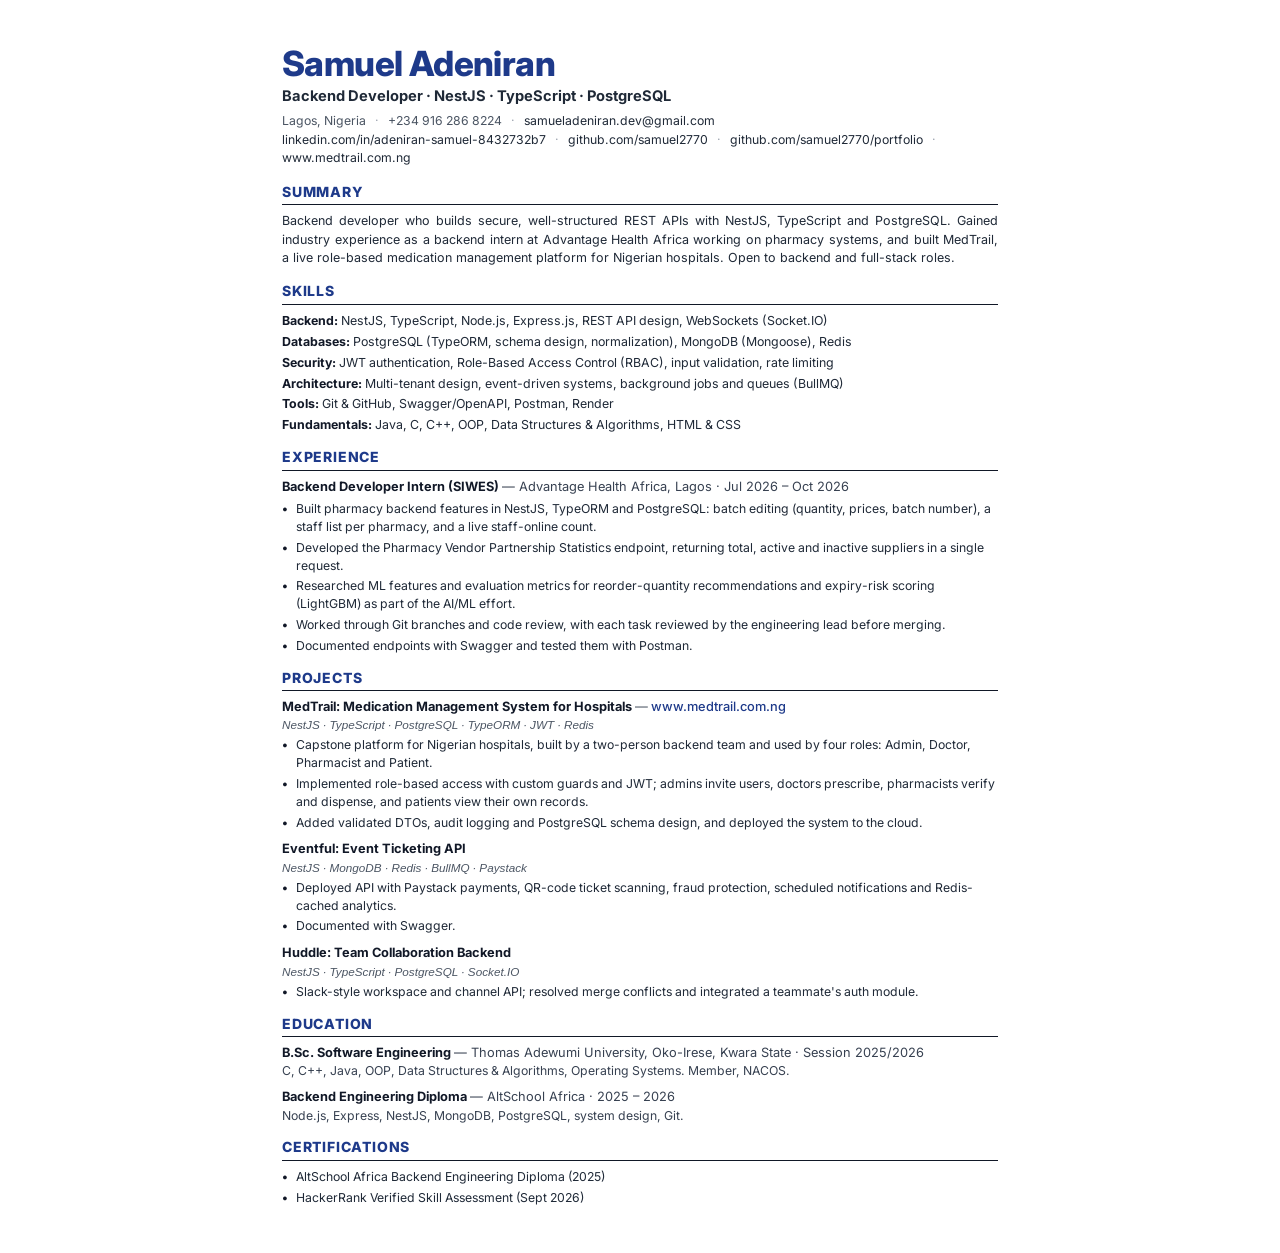
==== commit d2155d34: "fix: update MedTrail link to www.medtrail.com.ng across all files" ====
--- a/cv.html
+++ b/cv.html
@@ -238,7 +238,7 @@
         <span class="sep">·</span>
         <a href="https://github.com/samuel2770/portfolio" target="_blank">github.com/samuel2770/portfolio</a>
         <span class="sep">·</span>
-        <a href="https://medtrail.com.ng" target="_blank">medtrail.com.ng</a>
+        <a href="https://www.medtrail.com.ng" target="_blank">www.medtrail.com.ng</a>
       </div>
     </header>
 
@@ -287,7 +287,7 @@
       <!-- MedTrail -->
       <div class="proj-item">
         <div class="proj-title-row">
-          MedTrail: Medication Management System for Hospitals <span style="font-weight: 400; color: #4b5563;">—</span> <a href="https://medtrail.com.ng" target="_blank">medtrail.com.ng</a>
+          MedTrail: Medication Management System for Hospitals <span style="font-weight: 400; color: #4b5563;">—</span> <a href="https://www.medtrail.com.ng" target="_blank">www.medtrail.com.ng</a>
         </div>
         <div class="proj-stack">NestJS · TypeScript · PostgreSQL · TypeORM · JWT · Redis</div>
         <ul class="bullet-list">
